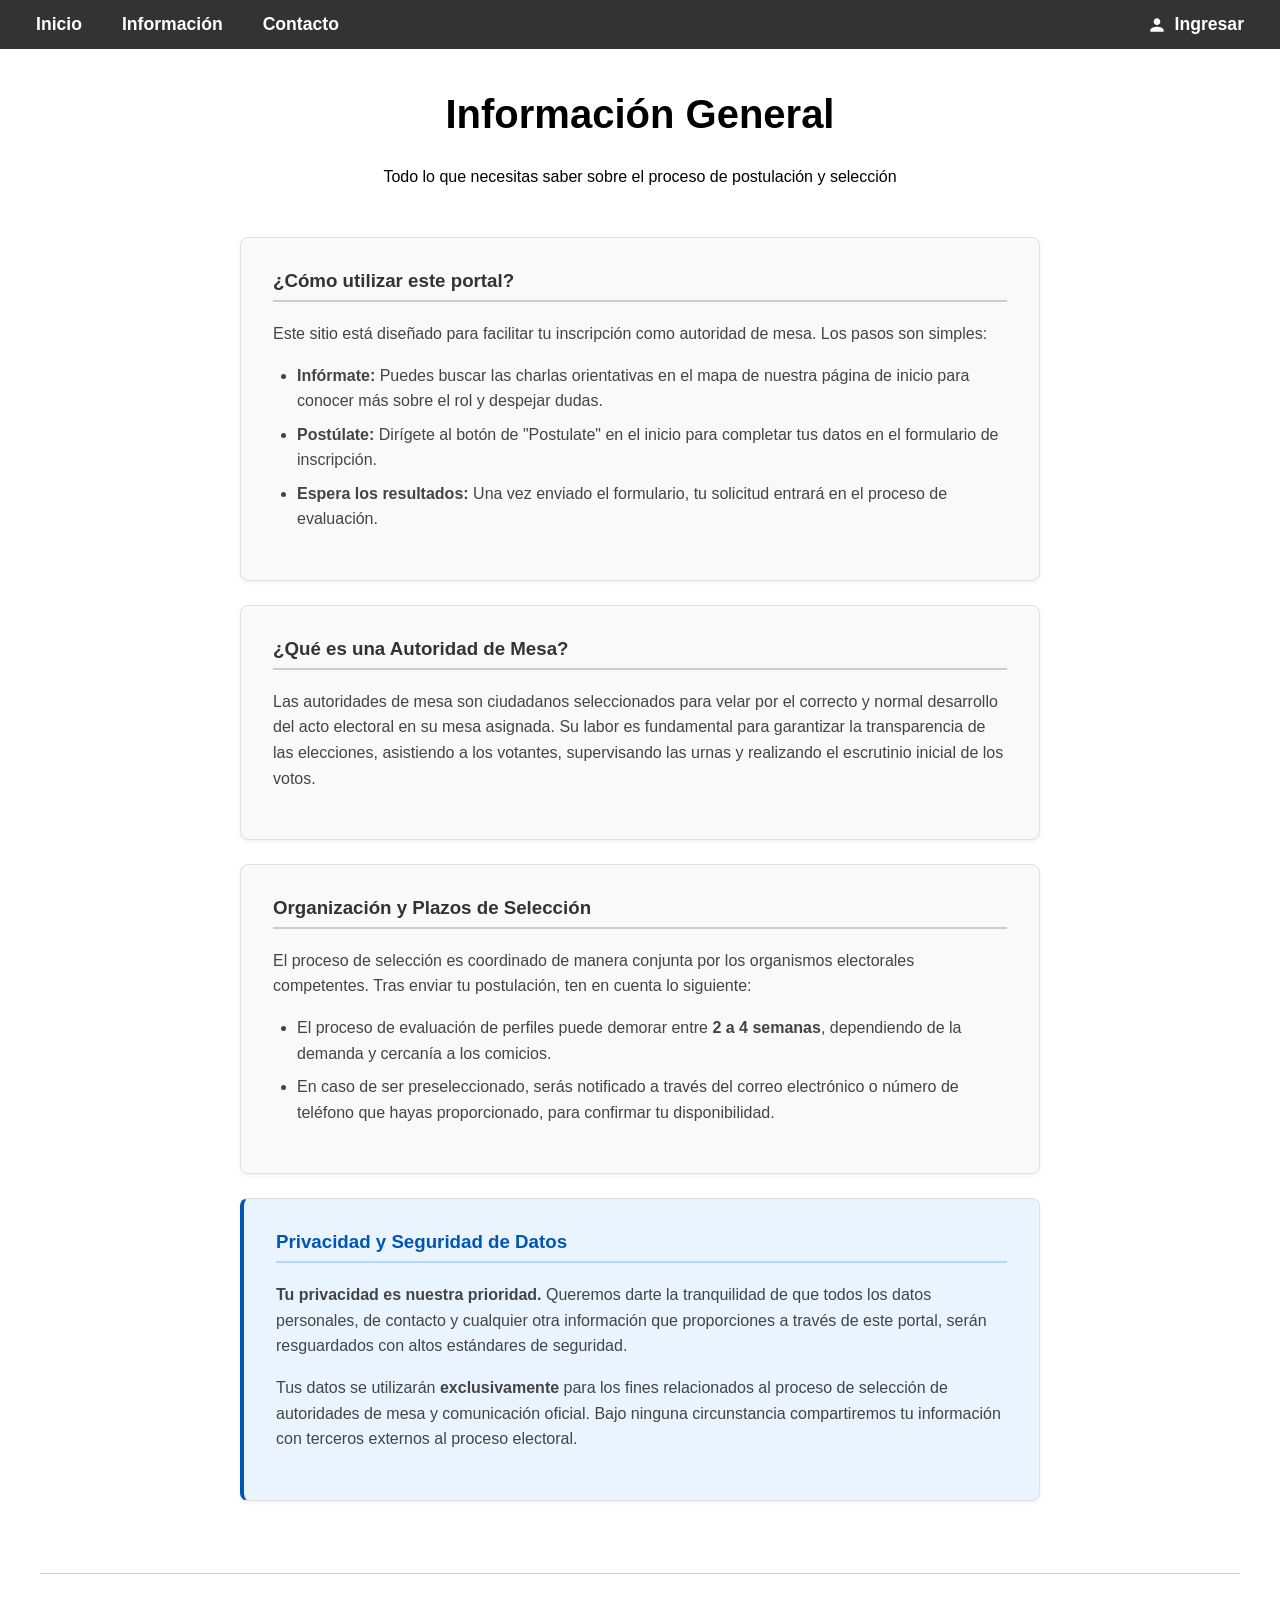
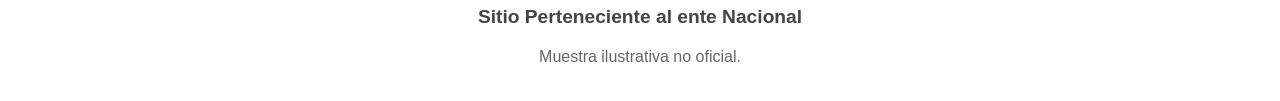
==== pages/informacion.html @ dc5fd100 "6) Pagina de informacion basica Creación de una pagina de información básica para generar fidelidad " ====
<!doctype html>
<html lang="es">
  <head>
    <meta charset="UTF-8" />
    <meta name="viewport" content="width=device-width, initial-scale=1.0" />
    <title>Información</title>
    <link rel="stylesheet" href="../css/inicio.css">
    <style>
      .info-container {
          max-width: 800px;
          margin: 0 auto;
      }
      .info-section {
          background-color: #f9f9f9;
          border: 1px solid #e0e0e0;
          border-radius: 8px;
          padding: 2rem;
          margin-bottom: 1.5rem;
          text-align: left;
          box-shadow: 0 2px 4px rgba(0,0,0,0.05);
      }
      .info-section h3 {
          color: #333;
          margin-top: 0;
          font-family: 'Segoe UI', Tahoma, Geneva, Verdana, sans-serif;
          border-bottom: 2px solid #ccc;
          padding-bottom: 0.5rem;
      }
      .info-section p, .info-section ul {
          text-align: left;
          line-height: 1.6;
          color: #444;
      }
      .info-section ul {
          padding-left: 1.5rem;
      }
      .info-section li {
          margin-bottom: 0.5rem;
      }
      .privacy-notice {
          background-color: #eaf4ff;
          border-left: 4px solid #0056b3;
      }
      .privacy-notice h3 {
          color: #0056b3;
          border-bottom-color: #b3d7ff;
      }
    </style>
  </head>
  <body>
    <!-- Barra de Navegación Superior -->
    <nav class="top-nav">
      <ul class="nav-left">
        <li><a href="../index.html">Inicio</a></li>
        <li><a href="./informacion.html">Información</a></li>
        <li><a href="./contacto.html">Contacto</a></li>
      </ul>
      <ul class="nav-right">
        <li>
          <a href="./ingreso.html" class="login-btn">
            <svg viewBox="0 0 24 24" width="20" height="20" fill="currentColor">
              <path d="M12 12c2.21 0 4-1.79 4-4s-1.79-4-4-4-4 1.79-4 4 1.79 4 4 4zm0 2c-2.67 0-8 1.34-8 4v2h16v-2c0-2.66-5.33-4-8-4z"/>
            </svg>
            Ingresar
          </a>
        </li>
      </ul>
    </nav>

    <header>
      <h1>Información General</h1>
      <p>Todo lo que necesitas saber sobre el proceso de postulación y selección</p>
    </header>

    <main>
      <div class="info-container">
        
        <div class="info-section">
          <h3>¿Cómo utilizar este portal?</h3>
          <p>Este sitio está diseñado para facilitar tu inscripción como autoridad de mesa. Los pasos son simples:</p>
          <ul>
            <li><strong>Infórmate:</strong> Puedes buscar las charlas orientativas en el mapa de nuestra página de inicio para conocer más sobre el rol y despejar dudas.</li>
            <li><strong>Postúlate:</strong> Dirígete al botón de "Postulate" en el inicio para completar tus datos en el formulario de inscripción.</li>
            <li><strong>Espera los resultados:</strong> Una vez enviado el formulario, tu solicitud entrará en el proceso de evaluación.</li>
          </ul>
        </div>

        <div class="info-section">
          <h3>¿Qué es una Autoridad de Mesa?</h3>
          <p>Las autoridades de mesa son ciudadanos seleccionados para velar por el correcto y normal desarrollo del acto electoral en su mesa asignada. Su labor es fundamental para garantizar la transparencia de las elecciones, asistiendo a los votantes, supervisando las urnas y realizando el escrutinio inicial de los votos.</p>
        </div>

        <div class="info-section">
          <h3>Organización y Plazos de Selección</h3>
          <p>El proceso de selección es coordinado de manera conjunta por los organismos electorales competentes. Tras enviar tu postulación, ten en cuenta lo siguiente:</p>
          <ul>
            <li>El proceso de evaluación de perfiles puede demorar entre <strong>2 a 4 semanas</strong>, dependiendo de la demanda y cercanía a los comicios.</li>
            <li>En caso de ser preseleccionado, serás notificado a través del correo electrónico o número de teléfono que hayas proporcionado, para confirmar tu disponibilidad.</li>
          </ul>
        </div>

        <div class="info-section privacy-notice">
          <h3>Privacidad y Seguridad de Datos</h3>
          <p><strong>Tu privacidad es nuestra prioridad.</strong> Queremos darte la tranquilidad de que todos los datos personales, de contacto y cualquier otra información que proporciones a través de este portal, serán resguardados con altos estándares de seguridad.</p>
          <p>Tus datos se utilizarán <strong>exclusivamente</strong> para los fines relacionados al proceso de selección de autoridades de mesa y comunicación oficial. Bajo ninguna circunstancia compartiremos tu información con terceros externos al proceso electoral.</p>
        </div>

      </div>
    </main>

    <footer>
      <!-- pie de pagina -->
      <h2>Sitio Perteneciente al ente Nacional</h2>
      <p>Muestra ilustrativa no oficial.</p>
    </footer>
  </body>
</html>
---- css/inicio.css ----
/* Agregamos box-sizing para evitar que el padding y border sumen al ancho total y causen scroll horizontal */
* {
    box-sizing: border-box;
}

body {
    margin: 0;
    padding: 0;
    overflow-x: hidden; /* Previene scroll horizontal */
    font-family: Arial, sans-serif;
}

header, main, footer {
    padding: 1rem;
    max-width: 1200px;
    margin: 0 auto;
}

h1 {
    font-family:'Segoe UI', Tahoma, Geneva, Verdana, sans-serif;
    font-size: 2.5rem;
    text-align: center;
    word-wrap: break-word;
    hyphens: auto;
}

h2 {
    font-family: 'Franklin Gothic Medium', 'Arial Narrow', Arial, sans-serif;
    font-size: 1.5rem;
    text-align: center;
    word-wrap: break-word;
}

p {
    text-align: center;
    line-height: 1.6;
}

/* =========================================
   BARRA DE NAVEGACIÓN SUPERIOR (.top-nav)
   ========================================= */
.top-nav {
    background-color: #333;
    width: 100%;
    display: flex;
    justify-content: space-between; /* Espacio entre los grupos izquierdo y derecho */
    align-items: center;
    padding: 0 1rem;
}

.top-nav ul {
    list-style-type: none;
    margin: 0;
    padding: 0;
    display: flex;
    flex-wrap: wrap;
    align-items: center;
}

.top-nav .nav-left {
    justify-content: flex-start;
}

.top-nav .nav-right {
    justify-content: flex-end;
}

.top-nav ul li a {
    display: flex;
    align-items: center;
    gap: 0.5rem; /* Espacio entre icono y texto si hubiera */
    color: white;
    text-align: center;
    padding: 14px 20px;
    text-decoration: none;
    font-weight: bold;
    font-size: 1.1rem;
}

.top-nav ul li a:hover {
    background-color: #555;
}

/* Para pantallas chicas */
@media (max-width: 600px) {
    .top-nav {
        flex-direction: column;
        padding: 0;
    }
    .top-nav ul {
        width: 100%;
        justify-content: center;
    }
}

/* =========================================
   BOTONES PRINCIPALES (.main-actions)
   ========================================= */
.main-actions {
    display: flex;
    flex-direction: column; /* Orientación vertical (apilados) */
    align-items: center; /* Centrados en la página */
    gap: 2rem;
    margin: 3rem 0;
}

.postulacion-inicio {
    border: 2px solid black;
    border-radius: 20px; /* Forma rectangular pero redondeada */
    padding: 1.5rem;
    display: flex;
    flex-direction: column;
    justify-content: center;
    align-items: center;
    text-decoration: none;
    color: black;
    font-family: Georgia, 'Times New Roman', Times, serif;
    text-align: center;
    transition: transform 0.2s; /* Efecto zoom in */
    
    /* Más rectangular (ancho mayor que alto) */
    width: 320px;
    height: 180px;
    max-width: 90%; /* Para que no se pase en celulares muy pequeños */
    
    background-color: tomato;
}

.postulacion-inicio:hover {
    transform: scale(1.05); /* Efecto de zoom leve */
}

.postulacion-inicio h2 {
    margin: 0;
    font-size: 2rem;
}

.postulacion-inicio p {
    margin: 0.5rem 0 0 0;
    font-size: 1.2rem;
}

/* Formularios responsivos */
form {
    width: 100%;
    max-width: 600px;
    margin: 1.5rem auto;
}

fieldset {
    border: 1px solid #ccc;
    border-radius: 8px;
    padding: 1.5rem;
    display: flex;
    flex-direction: column;
    gap: 1rem;
    background-color: #f9f9f9;
}

legend {
    font-weight: bold;
    font-size: 1.2rem;
    padding: 0 0.5rem;
}

label {
    display: flex;
    flex-direction: column;
    font-weight: bold;
    gap: 0.5rem;
    color: #333;
    text-align: left;
}

form p {
    text-align: left;
}

input, select, button {
    padding: 0.75rem;
    font-size: 1rem;
    width: 100%; /* Asegura que los inputs no sobrepasen la pantalla */
    border: 1px solid #ccc;
    border-radius: 5px;
    box-sizing: border-box; /* Fundamental para que width: 100% no desborde con el padding */
}

input:focus, select:focus {
    outline: none;
    border-color: #0056b3;
    box-shadow: 0 0 5px rgba(0, 86, 179, 0.3);
}

button {
    background-color: #0056b3;
    color: white;
    cursor: pointer;
    font-weight: bold;
    border: none;
    padding: 1rem;
    margin-top: 1rem;
    border-radius: 5px;
    transition: background-color 0.2s;
}

button:hover {
    background-color: #004494;
}

/* Imágenes o iframes */
img, iframe {
    max-width: 100%;
    height: auto;
}

/* Ajustes de pie de página */
footer {
    text-align: center;
    border-top: 1px solid #ccc;
    margin-top: 2rem;
    padding-top: 1rem;
    color: #666;
}

footer h2 {
    font-size: 1.2rem;
    color: #444;
}
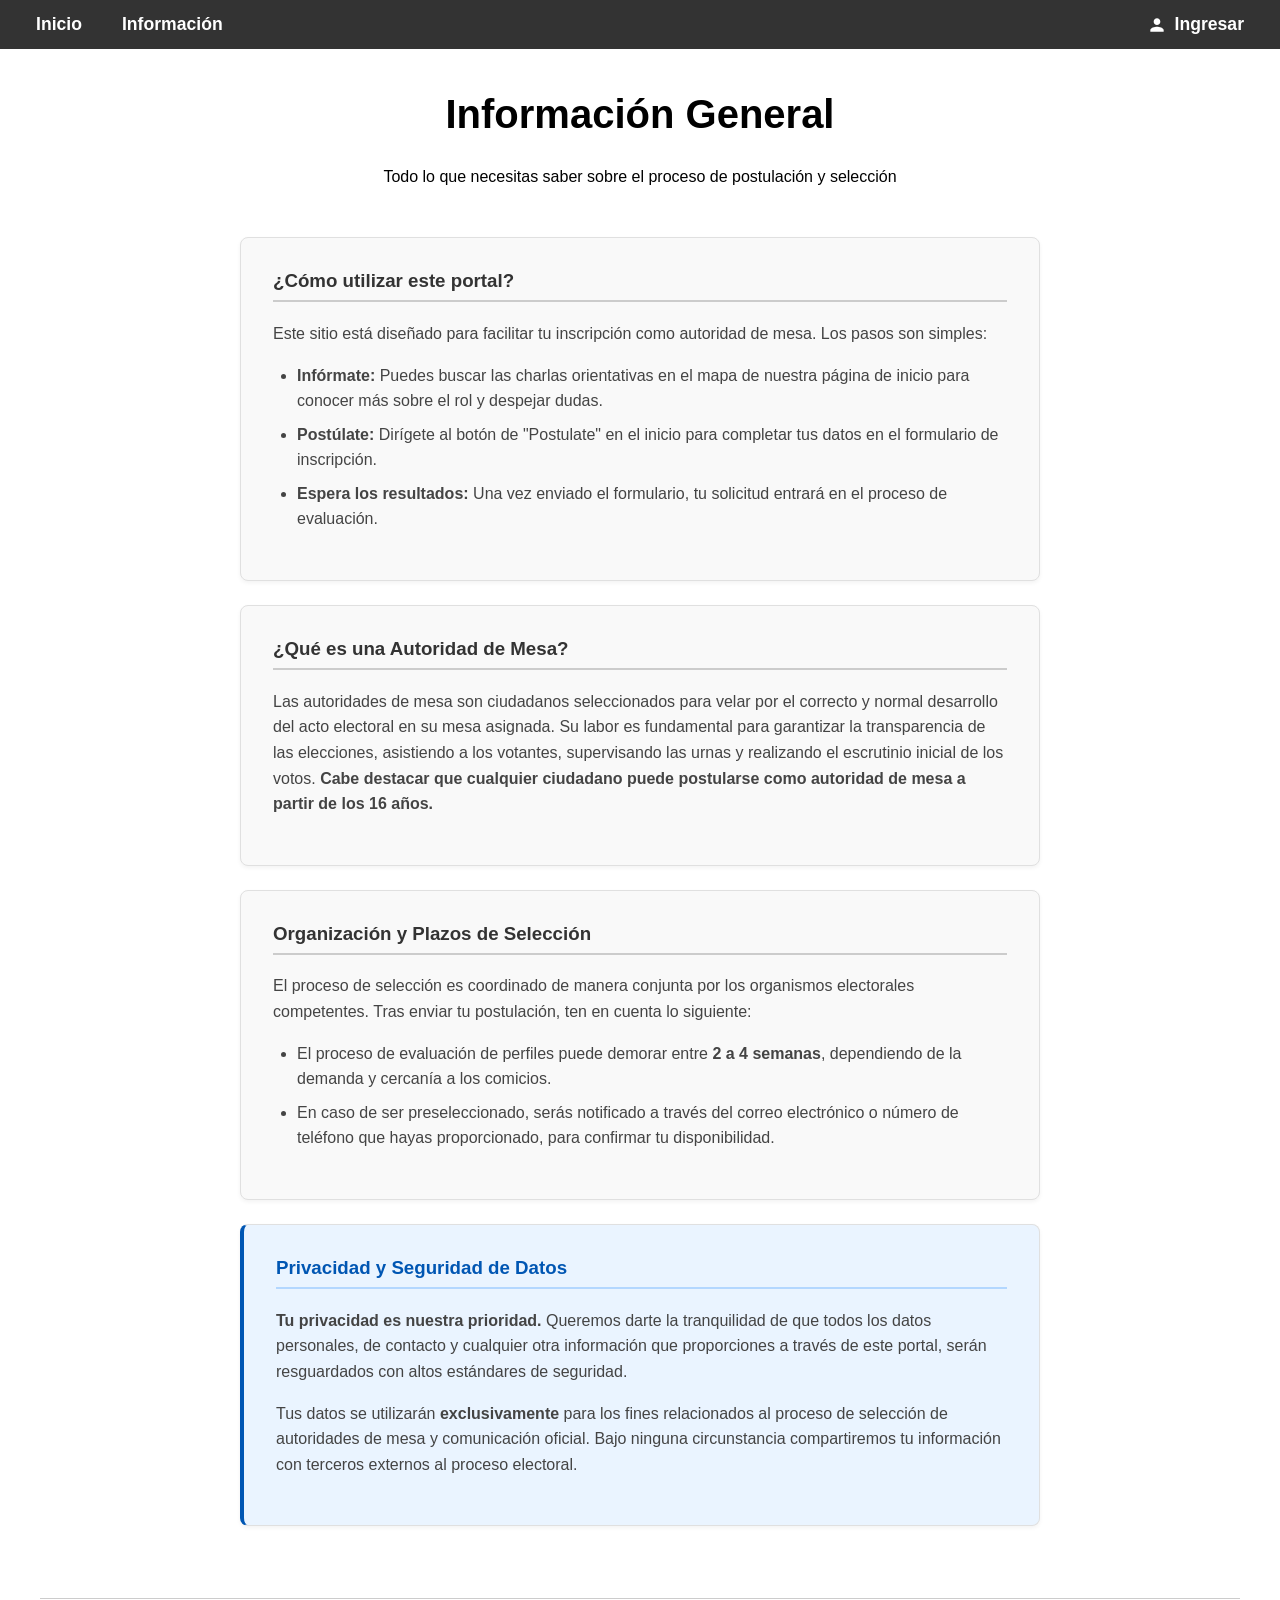
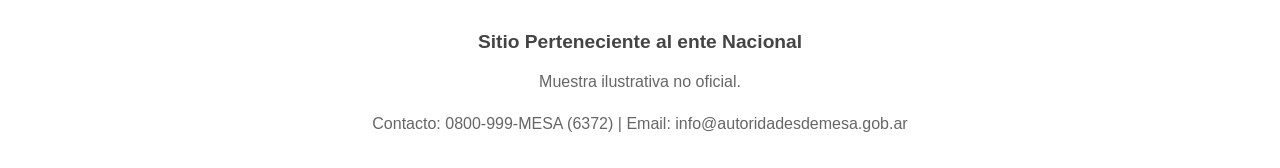
==== commit ba0d983a: "8) Actualizacion de informacion Actualice la pestaña de informacion, y las demas pestañas. eliminand" ====
--- a/pages/informacion.html
+++ b/pages/informacion.html
@@ -53,7 +53,6 @@
       <ul class="nav-left">
         <li><a href="../index.html">Inicio</a></li>
         <li><a href="./informacion.html">Información</a></li>
-        <li><a href="./contacto.html">Contacto</a></li>
       </ul>
       <ul class="nav-right">
         <li>
@@ -87,7 +86,7 @@
 
         <div class="info-section">
           <h3>¿Qué es una Autoridad de Mesa?</h3>
-          <p>Las autoridades de mesa son ciudadanos seleccionados para velar por el correcto y normal desarrollo del acto electoral en su mesa asignada. Su labor es fundamental para garantizar la transparencia de las elecciones, asistiendo a los votantes, supervisando las urnas y realizando el escrutinio inicial de los votos.</p>
+          <p>Las autoridades de mesa son ciudadanos seleccionados para velar por el correcto y normal desarrollo del acto electoral en su mesa asignada. Su labor es fundamental para garantizar la transparencia de las elecciones, asistiendo a los votantes, supervisando las urnas y realizando el escrutinio inicial de los votos. <strong>Cabe destacar que cualquier ciudadano puede postularse como autoridad de mesa a partir de los 16 años.</strong></p>
         </div>
 
         <div class="info-section">
@@ -112,6 +111,7 @@
       <!-- pie de pagina -->
       <h2>Sitio Perteneciente al ente Nacional</h2>
       <p>Muestra ilustrativa no oficial.</p>
+      <p>Contacto: 0800-999-MESA (6372) | Email: info@autoridadesdemesa.gob.ar</p>
     </footer>
   </body>
 </html>
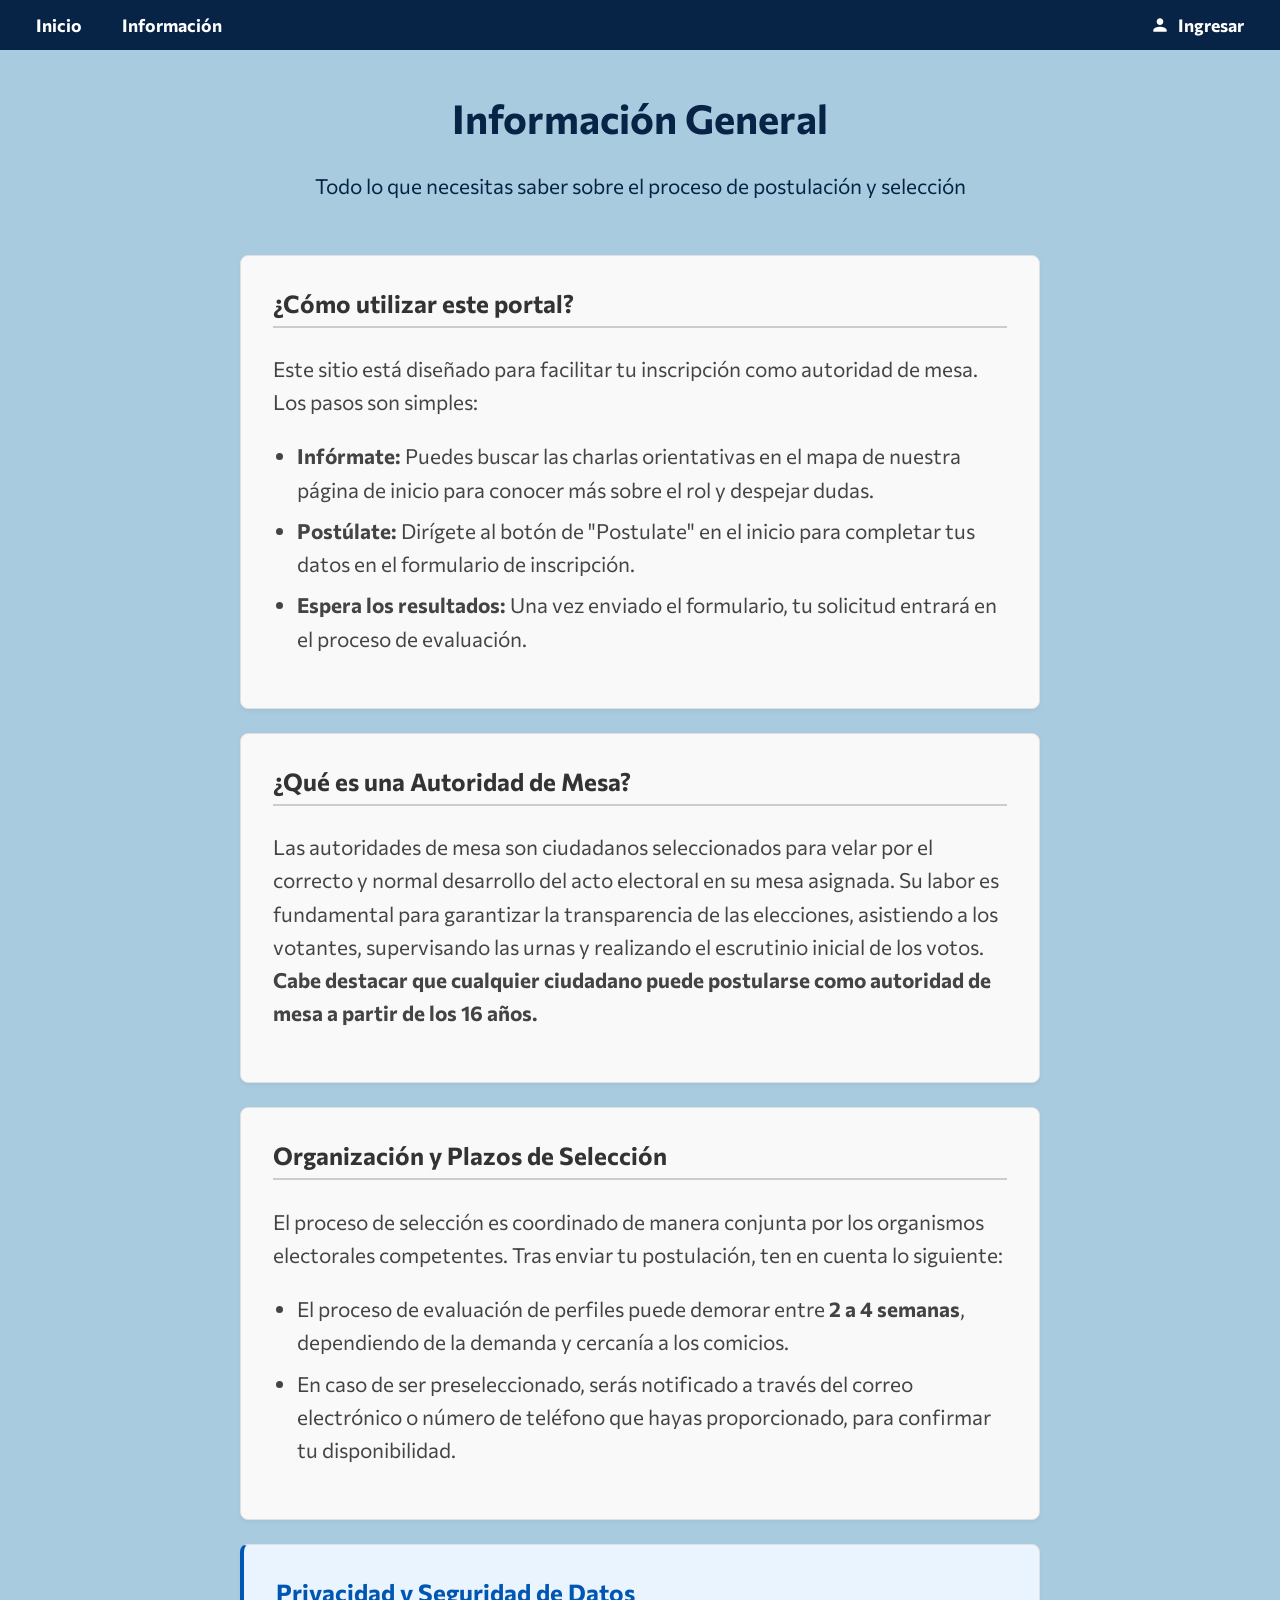
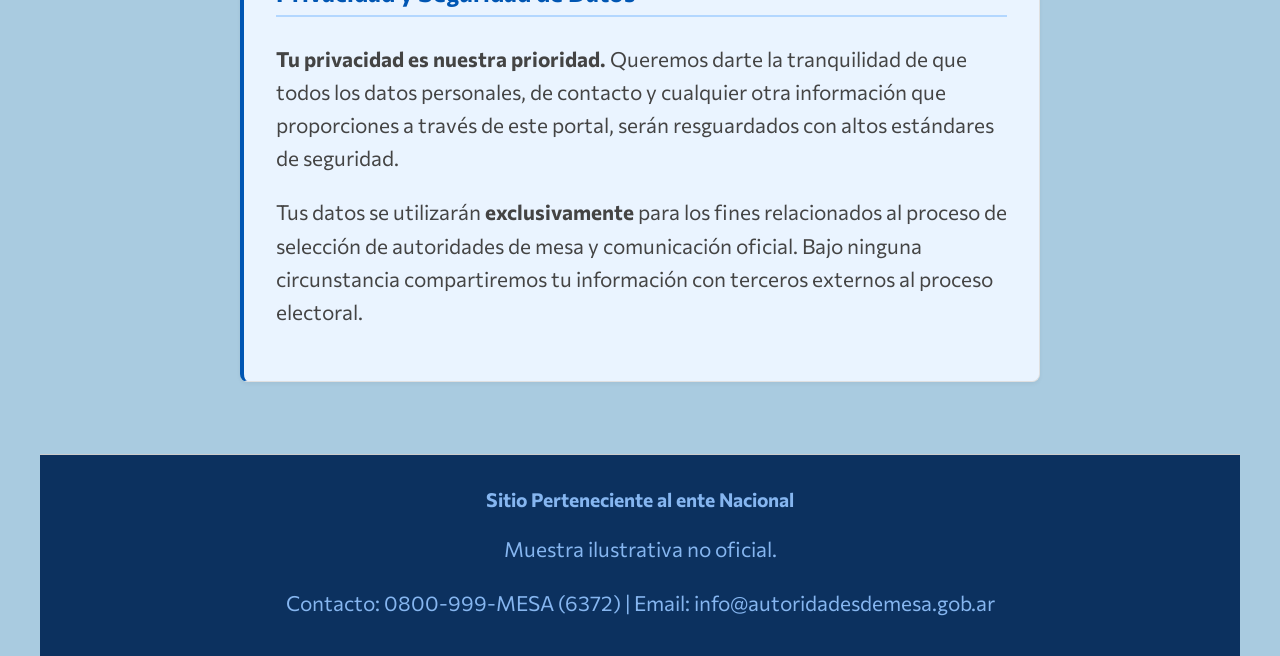
==== commit 9f35c76b: "16)Cambio de pariencia y agregado de campos faltantes, eliminacion de archivos styles.css, script.js" ====
--- a/pages/informacion.html
+++ b/pages/informacion.html
@@ -4,46 +4,52 @@
     <meta charset="UTF-8" />
     <meta name="viewport" content="width=device-width, initial-scale=1.0" />
     <title>Información</title>
-    <link rel="stylesheet" href="../css/inicio.css">
+    <!-- Una nueva fuente --------------------------- -->
+    <link
+      href="https://fonts.googleapis.com/css2?family=Commissioner:wght@100..900&display=swap"
+      rel="stylesheet"
+    />
+
+    <link rel="stylesheet" href="../css/inicio.css" />
     <style>
       .info-container {
-          max-width: 800px;
-          margin: 0 auto;
+        max-width: 800px;
+        margin: 0 auto;
       }
       .info-section {
-          background-color: #f9f9f9;
-          border: 1px solid #e0e0e0;
-          border-radius: 8px;
-          padding: 2rem;
-          margin-bottom: 1.5rem;
-          text-align: left;
-          box-shadow: 0 2px 4px rgba(0,0,0,0.05);
+        background-color: #f9f9f9;
+        border: 1px solid #e0e0e0;
+        border-radius: 8px;
+        padding: 2rem;
+        margin-bottom: 1.5rem;
+        text-align: left;
+        box-shadow: 0 2px 4px rgba(0, 0, 0, 0.05);
       }
       .info-section h3 {
-          color: #333;
-          margin-top: 0;
-          font-family: 'Segoe UI', Tahoma, Geneva, Verdana, sans-serif;
-          border-bottom: 2px solid #ccc;
-          padding-bottom: 0.5rem;
+        color: #333;
+        margin-top: 0;
+        border-bottom: 2px solid #ccc;
+        padding-bottom: 0.5rem;
       }
-      .info-section p, .info-section ul {
-          text-align: left;
-          line-height: 1.6;
-          color: #444;
+      .info-section p,
+      .info-section ul {
+        text-align: left;
+        line-height: 1.6;
+        color: #444;
       }
       .info-section ul {
-          padding-left: 1.5rem;
+        padding-left: 1.5rem;
       }
       .info-section li {
-          margin-bottom: 0.5rem;
+        margin-bottom: 0.5rem;
       }
       .privacy-notice {
-          background-color: #eaf4ff;
-          border-left: 4px solid #0056b3;
+        background-color: #eaf4ff;
+        border-left: 4px solid #0056b3;
       }
       .privacy-notice h3 {
-          color: #0056b3;
-          border-bottom-color: #b3d7ff;
+        color: #0056b3;
+        border-bottom-color: #b3d7ff;
       }
     </style>
   </head>
@@ -58,7 +64,9 @@
         <li>
           <a href="./ingreso.html" class="login-btn">
             <svg viewBox="0 0 24 24" width="20" height="20" fill="currentColor">
-              <path d="M12 12c2.21 0 4-1.79 4-4s-1.79-4-4-4-4 1.79-4 4 1.79 4 4 4zm0 2c-2.67 0-8 1.34-8 4v2h16v-2c0-2.66-5.33-4-8-4z"/>
+              <path
+                d="M12 12c2.21 0 4-1.79 4-4s-1.79-4-4-4-4 1.79-4 4 1.79 4 4 4zm0 2c-2.67 0-8 1.34-8 4v2h16v-2c0-2.66-5.33-4-8-4z"
+              />
             </svg>
             Ingresar
           </a>
@@ -68,42 +76,87 @@
 
     <header>
       <h1>Información General</h1>
-      <p>Todo lo que necesitas saber sobre el proceso de postulación y selección</p>
+      <p>
+        Todo lo que necesitas saber sobre el proceso de postulación y selección
+      </p>
     </header>
 
     <main>
       <div class="info-container">
-        
         <div class="info-section">
           <h3>¿Cómo utilizar este portal?</h3>
-          <p>Este sitio está diseñado para facilitar tu inscripción como autoridad de mesa. Los pasos son simples:</p>
+          <p>
+            Este sitio está diseñado para facilitar tu inscripción como
+            autoridad de mesa. Los pasos son simples:
+          </p>
           <ul>
-            <li><strong>Infórmate:</strong> Puedes buscar las charlas orientativas en el mapa de nuestra página de inicio para conocer más sobre el rol y despejar dudas.</li>
-            <li><strong>Postúlate:</strong> Dirígete al botón de "Postulate" en el inicio para completar tus datos en el formulario de inscripción.</li>
-            <li><strong>Espera los resultados:</strong> Una vez enviado el formulario, tu solicitud entrará en el proceso de evaluación.</li>
+            <li>
+              <strong>Infórmate:</strong> Puedes buscar las charlas orientativas
+              en el mapa de nuestra página de inicio para conocer más sobre el
+              rol y despejar dudas.
+            </li>
+            <li>
+              <strong>Postúlate:</strong> Dirígete al botón de "Postulate" en el
+              inicio para completar tus datos en el formulario de inscripción.
+            </li>
+            <li>
+              <strong>Espera los resultados:</strong> Una vez enviado el
+              formulario, tu solicitud entrará en el proceso de evaluación.
+            </li>
           </ul>
         </div>
 
         <div class="info-section">
           <h3>¿Qué es una Autoridad de Mesa?</h3>
-          <p>Las autoridades de mesa son ciudadanos seleccionados para velar por el correcto y normal desarrollo del acto electoral en su mesa asignada. Su labor es fundamental para garantizar la transparencia de las elecciones, asistiendo a los votantes, supervisando las urnas y realizando el escrutinio inicial de los votos. <strong>Cabe destacar que cualquier ciudadano puede postularse como autoridad de mesa a partir de los 16 años.</strong></p>
+          <p>
+            Las autoridades de mesa son ciudadanos seleccionados para velar por
+            el correcto y normal desarrollo del acto electoral en su mesa
+            asignada. Su labor es fundamental para garantizar la transparencia
+            de las elecciones, asistiendo a los votantes, supervisando las urnas
+            y realizando el escrutinio inicial de los votos.
+            <strong
+              >Cabe destacar que cualquier ciudadano puede postularse como
+              autoridad de mesa a partir de los 16 años.</strong
+            >
+          </p>
         </div>
 
         <div class="info-section">
           <h3>Organización y Plazos de Selección</h3>
-          <p>El proceso de selección es coordinado de manera conjunta por los organismos electorales competentes. Tras enviar tu postulación, ten en cuenta lo siguiente:</p>
+          <p>
+            El proceso de selección es coordinado de manera conjunta por los
+            organismos electorales competentes. Tras enviar tu postulación, ten
+            en cuenta lo siguiente:
+          </p>
           <ul>
-            <li>El proceso de evaluación de perfiles puede demorar entre <strong>2 a 4 semanas</strong>, dependiendo de la demanda y cercanía a los comicios.</li>
-            <li>En caso de ser preseleccionado, serás notificado a través del correo electrónico o número de teléfono que hayas proporcionado, para confirmar tu disponibilidad.</li>
+            <li>
+              El proceso de evaluación de perfiles puede demorar entre
+              <strong>2 a 4 semanas</strong>, dependiendo de la demanda y
+              cercanía a los comicios.
+            </li>
+            <li>
+              En caso de ser preseleccionado, serás notificado a través del
+              correo electrónico o número de teléfono que hayas proporcionado,
+              para confirmar tu disponibilidad.
+            </li>
           </ul>
         </div>
 
         <div class="info-section privacy-notice">
           <h3>Privacidad y Seguridad de Datos</h3>
-          <p><strong>Tu privacidad es nuestra prioridad.</strong> Queremos darte la tranquilidad de que todos los datos personales, de contacto y cualquier otra información que proporciones a través de este portal, serán resguardados con altos estándares de seguridad.</p>
-          <p>Tus datos se utilizarán <strong>exclusivamente</strong> para los fines relacionados al proceso de selección de autoridades de mesa y comunicación oficial. Bajo ninguna circunstancia compartiremos tu información con terceros externos al proceso electoral.</p>
+          <p>
+            <strong>Tu privacidad es nuestra prioridad.</strong> Queremos darte
+            la tranquilidad de que todos los datos personales, de contacto y
+            cualquier otra información que proporciones a través de este portal,
+            serán resguardados con altos estándares de seguridad.
+          </p>
+          <p>
+            Tus datos se utilizarán <strong>exclusivamente</strong> para los
+            fines relacionados al proceso de selección de autoridades de mesa y
+            comunicación oficial. Bajo ninguna circunstancia compartiremos tu
+            información con terceros externos al proceso electoral.
+          </p>
         </div>
-
       </div>
     </main>
 
@@ -111,7 +164,9 @@
       <!-- pie de pagina -->
       <h2>Sitio Perteneciente al ente Nacional</h2>
       <p>Muestra ilustrativa no oficial.</p>
-      <p>Contacto: 0800-999-MESA (6372) | Email: info@autoridadesdemesa.gob.ar</p>
+      <p>
+        Contacto: 0800-999-MESA (6372) | Email: info@autoridadesdemesa.gob.ar
+      </p>
     </footer>
   </body>
 </html>
--- a/css/inicio.css
+++ b/css/inicio.css
@@ -1,228 +1,266 @@
 /* Agregamos box-sizing para evitar que el padding y border sumen al ancho total y causen scroll horizontal */
 * {
-    box-sizing: border-box;
+  box-sizing: border-box;
 }
 
 body {
-    margin: 0;
-    padding: 0;
-    overflow-x: hidden; /* Previene scroll horizontal */
-    font-family: Arial, sans-serif;
-}
-
-header, main, footer {
-    padding: 1rem;
-    max-width: 1200px;
-    margin: 0 auto;
+  margin: 0;
+  padding: 0;
+  overflow-x: hidden; /* Previene scroll horizontal */
+  font-family: "Commissioner", sans-serif;
+  font-size: 1.3rem;
+  background-color: #a9cbe0;
+  color: #072345;
+}
+
+header,
+main,
+footer {
+  padding: 1rem;
+  max-width: 1200px;
+  margin: 0 auto;
 }
 
 h1 {
-    font-family:'Segoe UI', Tahoma, Geneva, Verdana, sans-serif;
-    font-size: 2.5rem;
-    text-align: center;
-    word-wrap: break-word;
-    hyphens: auto;
+  font-size: 2.5rem;
+  text-align: center;
+  word-wrap: break-word;
+  hyphens: auto;
 }
 
 h2 {
-    font-family: 'Franklin Gothic Medium', 'Arial Narrow', Arial, sans-serif;
-    font-size: 1.5rem;
-    text-align: center;
-    word-wrap: break-word;
+  font-size: 2rem;
+  text-align: center;
+  word-wrap: break-word;
 }
 
 p {
-    text-align: center;
-    line-height: 1.6;
-}
-
+  text-align: center;
+  line-height: 1.6;
+}
+
+.area-charlas {
+  background-color: #4795df;
+  border-radius: 1rem;
+  padding: 3rem;
+  color: #00132a;
+}
 /* =========================================
    BARRA DE NAVEGACIÓN SUPERIOR (.top-nav)
    ========================================= */
 .top-nav {
-    background-color: #333;
-    width: 100%;
-    display: flex;
-    justify-content: space-between; /* Espacio entre los grupos izquierdo y derecho */
-    align-items: center;
-    padding: 0 1rem;
+  background-color: #072345;
+  width: 100%;
+  display: flex;
+  justify-content: space-between; /* Espacio entre los grupos izquierdo y derecho */
+  align-items: center;
+  padding: 0 1rem;
 }
 
 .top-nav ul {
-    list-style-type: none;
-    margin: 0;
-    padding: 0;
-    display: flex;
-    flex-wrap: wrap;
-    align-items: center;
+  list-style-type: none;
+  margin: 0;
+  padding: 0;
+  display: flex;
+  flex-wrap: wrap;
+  align-items: center;
 }
 
 .top-nav .nav-left {
-    justify-content: flex-start;
+  justify-content: flex-start;
 }
 
 .top-nav .nav-right {
-    justify-content: flex-end;
+  justify-content: flex-end;
 }
 
 .top-nav ul li a {
-    display: flex;
-    align-items: center;
-    gap: 0.5rem; /* Espacio entre icono y texto si hubiera */
-    color: white;
-    text-align: center;
-    padding: 14px 20px;
-    text-decoration: none;
-    font-weight: bold;
-    font-size: 1.1rem;
+  display: flex;
+  align-items: center;
+  gap: 0.5rem; /* Espacio entre icono y texto si hubiera */
+  color: white;
+  text-align: center;
+  padding: 14px 20px;
+  text-decoration: none;
+  font-weight: bold;
+  font-size: 1.1rem;
 }
 
 .top-nav ul li a:hover {
-    background-color: #555;
+  background-color: #555;
 }
 
 /* Para pantallas chicas */
 @media (max-width: 600px) {
-    .top-nav {
-        flex-direction: column;
-        padding: 0;
-    }
-    .top-nav ul {
-        width: 100%;
-        justify-content: center;
-    }
+  .top-nav {
+    flex-direction: column;
+    padding: 0;
+  }
+  .top-nav ul {
+    width: 100%;
+    justify-content: center;
+  }
 }
 
 /* =========================================
    BOTONES PRINCIPALES (.main-actions)
    ========================================= */
 .main-actions {
-    display: flex;
-    flex-direction: column; /* Orientación vertical (apilados) */
-    align-items: center; /* Centrados en la página */
-    gap: 2rem;
-    margin: 3rem 0;
+  display: flex;
+  flex-direction: column; /* Orientación vertical (apilados) */
+  align-items: center; /* Centrados en la página */
+  gap: 2rem;
+  margin: 3rem 0;
 }
 
 .postulacion-inicio {
-    border: 2px solid black;
-    border-radius: 20px; /* Forma rectangular pero redondeada */
-    padding: 1.5rem;
-    display: flex;
-    flex-direction: column;
-    justify-content: center;
-    align-items: center;
-    text-decoration: none;
-    color: black;
-    font-family: Georgia, 'Times New Roman', Times, serif;
-    text-align: center;
-    transition: transform 0.2s; /* Efecto zoom in */
-    
-    /* Más rectangular (ancho mayor que alto) */
-    width: 320px;
-    height: 180px;
-    max-width: 90%; /* Para que no se pase en celulares muy pequeños */
-    
-    background-color: tomato;
+  border: groove;
+  border-radius: 20px; /* Forma rectangular pero redondeada */
+  padding: 1.5rem;
+  display: flex;
+  flex-direction: column;
+  justify-content: center;
+  align-items: center;
+  text-decoration: none;
+  color: black;
+  font-family: "Commissioner", sans-serif;
+  text-align: center;
+  transition: transform 0.2s; /* Efecto zoom in */
+
+  /* Más rectangular (ancho mayor que alto) */
+  /* ------------------------------ width: 320px; ----------------------------- */
+  /* ----------------------------- height: 180px; ----------------------------- */
+  max-width: 90%; /* Para que no se pase en celulares muy pequeños */
+
+  background-color: #4c9fdb;
 }
 
 .postulacion-inicio:hover {
-    transform: scale(1.05); /* Efecto de zoom leve */
+  transform: scale(1.05); /* Efecto de zoom leve */
 }
 
 .postulacion-inicio h2 {
-    margin: 0;
-    font-size: 2rem;
+  margin: 0;
+  font-size: 2rem;
 }
 
 .postulacion-inicio p {
-    margin: 0.5rem 0 0 0;
-    font-size: 1.2rem;
+  margin: 0.5rem 0 0 0;
+  font-size: 1.2rem;
 }
 
 /* Formularios responsivos */
 form {
-    width: 100%;
-    max-width: 600px;
-    margin: 1.5rem auto;
+  width: 100%;
+  max-width: 600px;
+  margin: 1.5rem auto;
 }
 
 fieldset {
-    border: 1px solid #ccc;
-    border-radius: 8px;
-    padding: 1.5rem;
-    display: flex;
-    flex-direction: column;
-    gap: 1rem;
-    background-color: #f9f9f9;
+  border: 1px solid #ccc;
+  border-radius: 8px;
+  padding: 1.5rem;
+  display: flex;
+  flex-direction: column;
+  gap: 1rem;
+  background-color: #f9f9f9;
 }
 
 legend {
-    font-weight: bold;
-    font-size: 1.2rem;
-    padding: 0 0.5rem;
+  font-weight: bold;
+  font-size: 1.2rem;
+  padding: 0 0.5rem;
 }
 
 label {
-    display: flex;
-    flex-direction: column;
-    font-weight: bold;
-    gap: 0.5rem;
-    color: #333;
-    text-align: left;
+  display: flex;
+  flex-direction: column;
+  font-weight: bold;
+  gap: 0.5rem;
+  color: #333;
+  text-align: left;
 }
 
 form p {
-    text-align: left;
-}
-
-input, select, button {
-    padding: 0.75rem;
-    font-size: 1rem;
-    width: 100%; /* Asegura que los inputs no sobrepasen la pantalla */
-    border: 1px solid #ccc;
-    border-radius: 5px;
-    box-sizing: border-box; /* Fundamental para que width: 100% no desborde con el padding */
-}
-
-input:focus, select:focus {
-    outline: none;
-    border-color: #0056b3;
-    box-shadow: 0 0 5px rgba(0, 86, 179, 0.3);
-}
-
+  text-align: left;
+}
+
+input,
+select,
 button {
-    background-color: #0056b3;
-    color: white;
-    cursor: pointer;
-    font-weight: bold;
-    border: none;
-    padding: 1rem;
-    margin-top: 1rem;
-    border-radius: 5px;
-    transition: background-color 0.2s;
+  padding: 0.75rem;
+  font-size: 1rem;
+  width: 100%; /* Asegura que los inputs no sobrepasen la pantalla */
+  border: 1px solid #ccc;
+  border-radius: 5px;
+  box-sizing: border-box; /* Fundamental para que width: 100% no desborde con el padding */
+}
+
+input:focus,
+select:focus {
+  outline: none;
+  border-color: #0056b3;
+  box-shadow: 0 0 5px rgba(0, 86, 179, 0.3);
+}
+
+button {
+  background-color: #0056b3;
+  color: white;
+  cursor: pointer;
+  font-weight: bold;
+  border: none;
+  padding: 1rem;
+  margin-top: 1rem;
+  border-radius: 5px;
+  transition: background-color 0.2s;
 }
 
 button:hover {
-    background-color: #004494;
+  background-color: #004494;
 }
 
 /* Imágenes o iframes */
-img, iframe {
-    max-width: 100%;
-    height: auto;
+img,
+iframe {
+  max-width: 100%;
+  height: auto;
 }
 
 /* Ajustes de pie de página */
 footer {
-    text-align: center;
-    border-top: 1px solid #ccc;
-    margin-top: 2rem;
-    padding-top: 1rem;
-    color: #666;
+  text-align: center;
+  border-top: 1px solid #ccc;
+  margin-top: 2rem;
+  padding-top: 1rem;
+  color: #86b6f0;
+  background-color: #0c315f;
 }
 
 footer h2 {
-    font-size: 1.2rem;
-    color: #444;
-}+  font-size: 1.2rem;
+  color: #86b6f0;
+}
+
+.pregunta-autoridad {
+  display: flex;
+  flex-direction: column;
+  gap: 0.5rem;
+}
+
+.pregunta-autoridad p {
+  margin: 0;
+  font-weight: bold;
+  text-align: left;
+}
+
+.pregunta-autoridad label {
+  display: flex;
+  flex-direction: row;
+  align-items: center;
+  gap: 0.5rem;
+  font-weight: normal;
+}
+
+.pregunta-autoridad input[type="radio"] {
+  width: auto;
+}
